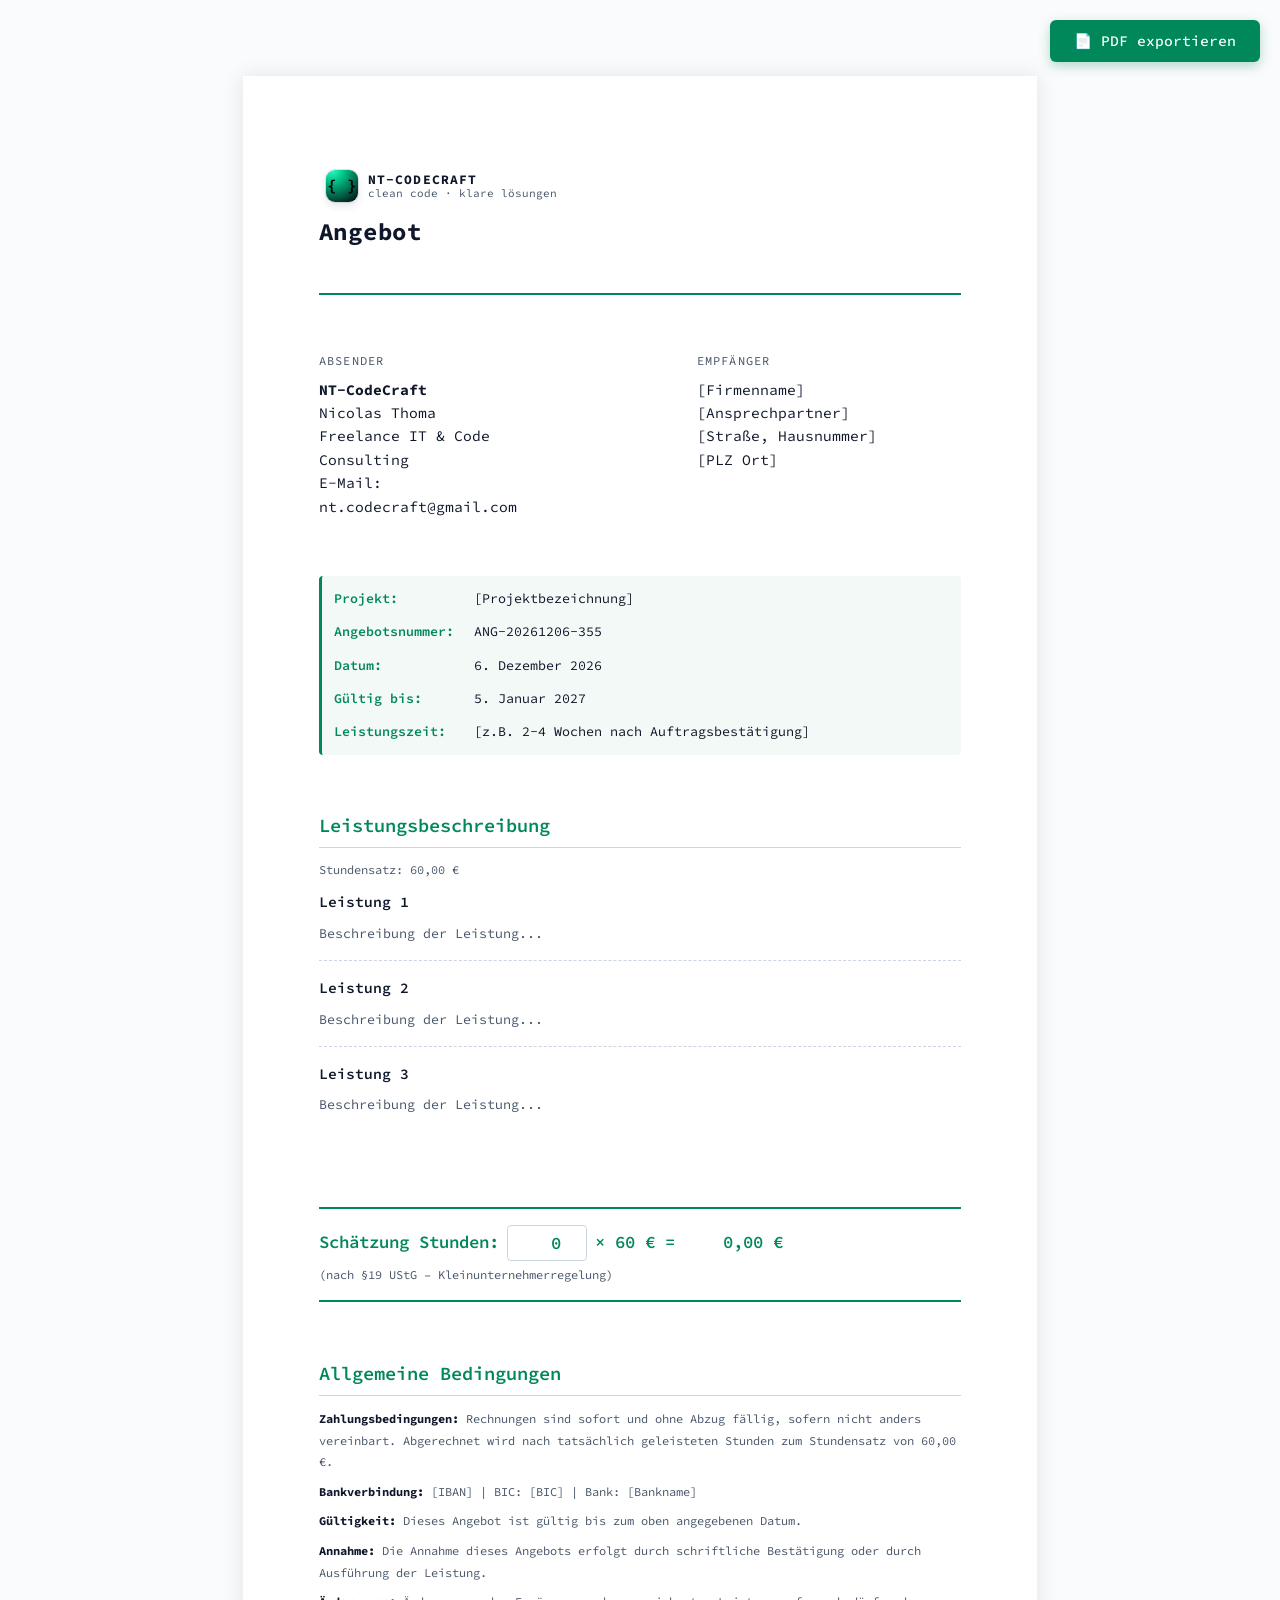
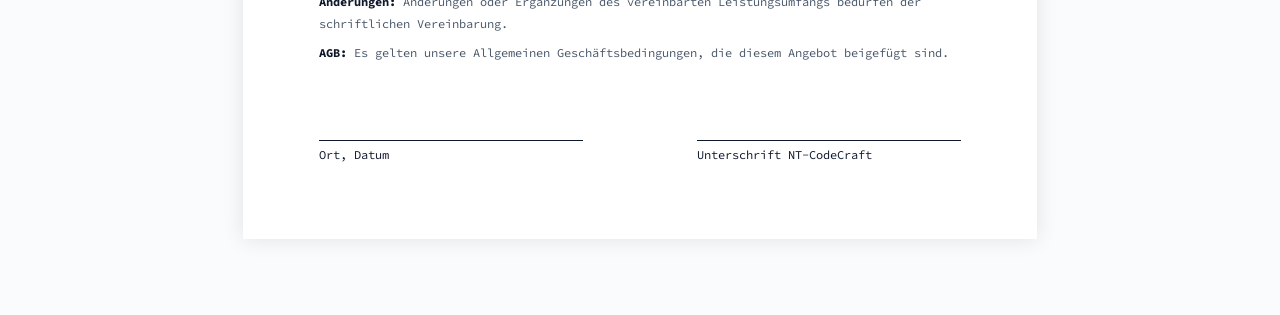
==== angebot.html @ cd4dbea5 "Add files via upload" ====
<!DOCTYPE html>
<html lang="de">
<head>
  <meta charset="UTF-8" />
  <title>Angebot – NT-CodeCraft</title>
  <meta name="viewport" content="width=device-width, initial-scale=1" />
  <!-- Programmierer-Schriftart -->
  <link href="https://fonts.googleapis.com/css2?family=Source+Code+Pro:wght@300;400;500;600&display=swap" rel="stylesheet">

  <style>
    :root {
      --bg: #fafbfc;
      --bg-alt: #ffffff;
      --accent: #00875a;
      --accent-soft: rgba(0, 135, 90, 0.15);
      --text: #0f172a;
      --muted: #475569;
      --border: #cbd5e1;
    }

    * {
      box-sizing: border-box;
      margin: 0;
      padding: 0;
    }

    @page {
      size: A4;
      margin: 2cm;
    }

    html, body {
      background: var(--bg);
      color: var(--text);
      font-family: "Source Code Pro", SFMono-Regular, Menlo, Monaco, Consolas, "Liberation Mono", "Courier New", monospace;
      line-height: 1.6;
    }

    body {
      max-width: 21cm;
      margin: 0 auto;
      padding: 2cm;
      background: white;
    }

    /* Header */
    .angebot-header {
      margin-bottom: 1.5cm;
      margin-top: 0;
      padding-top: 0.5cm;
      padding-bottom: 1cm;
      border-bottom: 2px solid var(--accent);
    }

    .angebot-header .logo {
      display: inline-flex;
      align-items: center;
      gap: 10px;
      margin-bottom: 16px;
      padding-left: 0.2cm;
    }

    .logo-mark {
      width: 32px;
      height: 32px;
      border-radius: 9px;
      background: radial-gradient(circle at 20% 0, #22ffc0, #00b07b 36%, #020308 100%);
      display: flex;
      align-items: center;
      justify-content: center;
      font-weight: 700;
      font-size: 16px;
      color: #020308;
      box-shadow: 0 0 0 1px rgba(0, 0, 0, 0.1), 0 4px 8px rgba(0, 0, 0, 0.1);
    }

    .logo-text {
      display: flex;
      flex-direction: column;
      font-size: 13px;
      line-height: 1.2;
    }

    .logo-text strong {
      letter-spacing: 0.08em;
      text-transform: uppercase;
      color: var(--text);
    }

    .logo-text span {
      color: var(--muted);
      font-size: 11px;
    }

    .angebot-title {
      font-size: 24px;
      line-height: 1.2;
      margin-bottom: 8px;
      letter-spacing: 0.03em;
      color: var(--text);
    }

    .angebot-title span {
      color: var(--accent);
    }

    /* Absender/Empfänger */
    .address-block {
      display: grid;
      grid-template-columns: 1fr 1fr;
      gap: 3cm;
      margin-bottom: 1.5cm;
      font-size: 11pt;
    }

    .address-box {
      display: flex;
      flex-direction: column;
      gap: 4px;
    }

    .address-label {
      font-size: 9pt;
      color: var(--muted);
      text-transform: uppercase;
      letter-spacing: 0.1em;
      margin-bottom: 4px;
    }

    .address-content {
      line-height: 1.6;
    }

    /* Metadaten */
    .meta-info {
      display: grid;
      grid-template-columns: auto 1fr;
      gap: 12px 20px;
      margin-bottom: 1.5cm;
      font-size: 10pt;
      padding: 12px;
      background: rgba(0, 135, 90, 0.05);
      border-left: 3px solid var(--accent);
      border-radius: 4px;
    }

    .meta-label {
      font-weight: 600;
      color: var(--accent);
    }

    .meta-value {
      color: var(--text);
    }

    /* Leistungen */
    .leistungen-section {
      margin-bottom: 1.5cm;
    }

    .section-title {
      font-size: 14pt;
      font-weight: 600;
      color: var(--accent);
      margin-bottom: 12px;
      padding-bottom: 6px;
      border-bottom: 1px solid var(--border);
    }

    .leistung-item {
      margin-bottom: 16px;
      padding-bottom: 16px;
      border-bottom: 1px dashed var(--border);
    }

    .leistung-item:last-child {
      border-bottom: none;
    }

    .leistung-header {
      display: flex;
      justify-content: space-between;
      align-items: center;
      margin-bottom: 8px;
      gap: 20px;
    }

    .leistung-name {
      font-weight: 600;
      font-size: 11pt;
      color: var(--text);
      flex: 1;
    }

    .leistung-stunden {
      display: flex;
      align-items: center;
      gap: 8px;
      white-space: nowrap;
    }

    .leistung-stunden input {
      width: 60px;
      padding: 4px 8px;
      border: 1px solid var(--border);
      border-radius: 4px;
      font-family: inherit;
      font-size: 10pt;
      text-align: right;
    }

    .leistung-stunden input:focus {
      outline: none;
      border-color: var(--accent);
    }

    .stundensatz {
      font-size: 9pt;
      color: var(--muted);
    }

    .leistung-preis {
      font-weight: 600;
      font-size: 11pt;
      color: var(--accent);
      white-space: nowrap;
      min-width: 80px;
      text-align: right;
    }

    .leistung-beschreibung {
      font-size: 10pt;
      color: var(--muted);
      line-height: 1.6;
      margin-top: 4px;
    }


    /* Summen */
    .summen-section {
      margin-top: 1.5cm;
      margin-bottom: 1.5cm;
    }

    .gesamt-schaetzung {
      padding: 16px 0;
      border-top: 2px solid var(--accent);
      border-bottom: 2px solid var(--accent);
    }

    .gesamt-schaetzung-row {
      display: flex;
      align-items: center;
      gap: 8px;
      font-size: 13pt;
      font-weight: 600;
      color: var(--accent);
      margin-bottom: 4px;
    }

    .gesamt-stunden-input {
      width: 80px;
      padding: 6px 10px;
      border: 1px solid var(--border);
      border-radius: 4px;
      font-family: inherit;
      font-size: 13pt;
      font-weight: 600;
      text-align: right;
      color: var(--accent);
    }

    .gesamt-stunden-input:focus {
      outline: none;
      border-color: var(--accent);
    }

    .gesamt-betrag {
      font-weight: 600;
      color: var(--accent);
      min-width: 100px;
      text-align: right;
    }

    .ust-hinweis {
      font-size: 9pt;
      color: var(--muted);
      margin-top: 4px;
    }

    /* Bedingungen */
    .bedingungen-section {
      margin-top: 1.5cm;
      margin-bottom: 1cm;
    }

    .bedingungen-list {
      font-size: 9pt;
      color: var(--muted);
      line-height: 1.8;
    }

    .bedingungen-list p {
      margin-bottom: 8px;
    }

    .bedingungen-list strong {
      color: var(--text);
    }

    /* Unterschrift */
    .unterschrift-section {
      margin-top: 2cm;
      display: grid;
      grid-template-columns: 1fr 1fr;
      gap: 3cm;
    }

    .unterschrift-box {
      display: flex;
      flex-direction: column;
      gap: 40px;
    }

    .unterschrift-line {
      border-top: 1px solid var(--text);
      padding-top: 4px;
      font-size: 9pt;
    }

    /* Print optimizations */
    @media print {
      html, body {
        background: white !important;
        color: #0f172a !important;
      }

      body {
        padding: 0;
        padding-top: 0.5cm;
        background: white !important;
      }

      .angebot-header {
        margin-top: 0;
        padding-top: 0.5cm;
        page-break-after: avoid;
        page-break-inside: avoid;
      }

      .address-block {
        page-break-inside: avoid;
      }

      .page-two-content {
        page-break-before: always;
        display: flex;
        flex-direction: column;
        min-height: calc(100vh - 2.5cm);
        justify-content: flex-end;
        padding-bottom: 0;
      }

      .summen-section {
        page-break-inside: avoid;
        margin-top: auto;
        margin-bottom: 0;
      }

      .bedingungen-section {
        page-break-inside: avoid;
        margin-top: 1.5cm;
        margin-bottom: 0.5cm;
      }

      .unterschrift-section {
        page-break-inside: avoid;
        margin-top: 1.5cm;
        margin-bottom: 0;
      }

      .leistung-stunden input {
        border: none;
        border-bottom: 1px solid var(--text);
        background: transparent;
        padding: 0;
        width: auto;
        min-width: 40px;
      }

      .stundensatz {
        display: inline;
      }

      .gesamt-stunden-input {
        border: none;
        border-bottom: 2px solid var(--accent);
        background: transparent;
        padding: 0;
        width: auto;
        min-width: 60px;
        font-weight: 600;
        color: var(--accent);
      }
    }

    /* PDF Export Button */
    .pdf-export-btn {
      position: fixed;
      top: 20px;
      right: 20px;
      background: var(--accent);
      color: white;
      border: none;
      padding: 12px 24px;
      border-radius: 6px;
      font-family: inherit;
      font-size: 11pt;
      font-weight: 500;
      cursor: pointer;
      box-shadow: 0 4px 12px rgba(0, 135, 90, 0.3);
      z-index: 1000;
      transition: all 0.2s;
    }

    .pdf-export-btn:hover {
      background: #007a4f;
      box-shadow: 0 6px 16px rgba(0, 135, 90, 0.4);
      transform: translateY(-1px);
    }

    .pdf-export-btn:active {
      transform: translateY(0);
    }

    .pdf-export-btn:disabled {
      background: var(--muted);
      cursor: not-allowed;
      opacity: 0.6;
    }

    /* Screen view */
    @media screen {
      body {
        box-shadow: 0 0 20px rgba(0, 0, 0, 0.1);
        margin: 2cm auto;
      }

      .page-two-content {
        display: block;
        margin-top: 2cm;
      }
    }

    @media print {
      .pdf-export-btn {
        display: none;
      }
    }
  </style>
</head>
<body>

  <!-- PDF Export Button -->
  <button class="pdf-export-btn" onclick="exportToPDF()">📄 PDF exportieren</button>

  <!-- HEADER -->
  <div class="angebot-header">
    <div class="logo">
      <div class="logo-mark">{ }</div>
      <div class="logo-text">
        <strong>NT-CODECRAFT</strong>
        <span>clean code · klare lösungen</span>
      </div>
    </div>
    <h1 class="angebot-title">Angebot</h1>
  </div>

  <!-- ABSENDER/EMPFÄNGER -->
  <div class="address-block">
    <div class="address-box">
      <div class="address-label">Absender</div>
      <div class="address-content">
        <strong>NT-CodeCraft</strong><br>
        Nicolas Thoma<br>
        Freelance IT & Code Consulting<br>
        E-Mail: nt.codecraft@gmail.com
      </div>
    </div>
    <div class="address-box">
      <div class="address-label">Empfänger</div>
      <div class="address-content" contenteditable="true">
        [Firmenname]<br>
        [Ansprechpartner]<br>
        [Straße, Hausnummer]<br>
        [PLZ Ort]
      </div>
    </div>
  </div>

  <!-- METADATEN -->
  <div class="meta-info">
    <div class="meta-label">Projekt:</div>
    <div class="meta-value" contenteditable="true">[Projektbezeichnung]</div>
    
    <div class="meta-label">Angebotsnummer:</div>
    <div class="meta-value" contenteditable="true">ANG-<span id="angebotNumber"></span></div>
    
    <div class="meta-label">Datum:</div>
    <div class="meta-value" id="angebotDate"></div>
    
    <div class="meta-label">Gültig bis:</div>
    <div class="meta-value" contenteditable="true" id="gueltigBis"></div>
    
    <div class="meta-label">Leistungszeit:</div>
    <div class="meta-value" contenteditable="true">[z.B. 2-4 Wochen nach Auftragsbestätigung]</div>
  </div>

  <!-- LEISTUNGEN -->
  <div class="leistungen-section">
    <h2 class="section-title">Leistungsbeschreibung</h2>
    <p style="font-size: 9pt; color: var(--muted); margin-bottom: 12px;">Stundensatz: 60,00 €</p>
    
    <!-- VORLAGE ZUM HINZUFÜGEN EINER LEISTUNG (einfach kopieren und einfügen):
    <div class="leistung-item">
      <div class="leistung-header">
        <div class="leistung-name" contenteditable="true">Leistung X</div>
      </div>
      <div class="leistung-beschreibung" contenteditable="true">
        Beschreibung der Leistung...
      </div>
    </div>
    -->
    
    <div class="leistung-item">
      <div class="leistung-header">
        <div class="leistung-name" contenteditable="true">Leistung 1</div>
      </div>
      <div class="leistung-beschreibung" contenteditable="true">
        Beschreibung der Leistung...
      </div>
    </div>

    <div class="leistung-item">
      <div class="leistung-header">
        <div class="leistung-name" contenteditable="true">Leistung 2</div>
      </div>
      <div class="leistung-beschreibung" contenteditable="true">
        Beschreibung der Leistung...
      </div>
    </div>

    <div class="leistung-item">
      <div class="leistung-header">
        <div class="leistung-name" contenteditable="true">Leistung 3</div>
      </div>
      <div class="leistung-beschreibung" contenteditable="true">
        Beschreibung der Leistung...
      </div>
    </div>
    
    <!-- HINWEIS: Um eine Leistung hinzuzufügen, kopiere die Vorlage oben (Zeile 480-489) und füge sie hier ein.
         Um eine Leistung zu entfernen, lösche den kompletten <div class="leistung-item">...</div> Block.
    -->
  </div>

  <!-- ZWEITE SEITE: SUMMEN, BEDINGUNGEN, UNTERSCHRIFT -->
  <div class="page-two-content">
  <!-- SUMMEN -->
  <div class="summen-section">
    <div class="gesamt-schaetzung">
      <div class="gesamt-schaetzung-row">
        <span>Schätzung Stunden:</span>
        <input type="number" min="0" step="0.5" value="0" class="gesamt-stunden-input" placeholder="0">
        <span>× 60 € =</span>
        <span class="gesamt-betrag" id="gesamtbetrag">0,00 €</span>
      </div>
      <div class="ust-hinweis">(nach §19 UStG – Kleinunternehmerregelung)</div>
    </div>
  </div>

  <!-- BEDINGUNGEN -->
  <div class="bedingungen-section">
    <h2 class="section-title">Allgemeine Bedingungen</h2>
    <div class="bedingungen-list">
      <p>
        <strong>Zahlungsbedingungen:</strong> Rechnungen sind sofort und ohne Abzug fällig, sofern nicht anders vereinbart. Abgerechnet wird nach tatsächlich geleisteten Stunden zum Stundensatz von 60,00 €.
      </p>
      <p>
        <strong>Bankverbindung:</strong> <span contenteditable="true">[IBAN]</span> | BIC: <span contenteditable="true">[BIC]</span> | Bank: <span contenteditable="true">[Bankname]</span>
      </p>
      <p>
        <strong>Gültigkeit:</strong> Dieses Angebot ist gültig bis zum oben angegebenen Datum.
      </p>
      <p>
        <strong>Annahme:</strong> Die Annahme dieses Angebots erfolgt durch schriftliche Bestätigung oder durch Ausführung der Leistung.
      </p>
      <p>
        <strong>Änderungen:</strong> Änderungen oder Ergänzungen des vereinbarten Leistungsumfangs bedürfen der schriftlichen Vereinbarung.
      </p>
      <p>
        <strong>AGB:</strong> Es gelten unsere Allgemeinen Geschäftsbedingungen, die diesem Angebot beigefügt sind.
      </p>
    </div>
  </div>

  <!-- UNTERSCHRIFT -->
  <div class="unterschrift-section">
    <div class="unterschrift-box">
      <div class="unterschrift-line">
        Ort, Datum
      </div>
    </div>
    <div class="unterschrift-box">
      <div class="unterschrift-line">
        Unterschrift NT-CodeCraft
      </div>
    </div>
  </div>
  </div>

  <script>
    // Aktuelles Datum setzen
    const today = new Date();
    const options = { year: 'numeric', month: 'long', day: 'numeric' };
    document.getElementById('angebotDate').textContent = today.toLocaleDateString('de-DE', options);
    
    // Gültigkeitsdatum (30 Tage später)
    const gueltigBis = new Date(today);
    gueltigBis.setDate(gueltigBis.getDate() + 30);
    document.getElementById('gueltigBis').textContent = gueltigBis.toLocaleDateString('de-DE', options);
    
    // Angebotsnummer generieren (Jahr + Monat + Tag + Zufall)
    const year = today.getFullYear();
    const month = String(today.getMonth() + 1).padStart(2, '0');
    const day = String(today.getDate()).padStart(2, '0');
    const random = Math.floor(Math.random() * 1000).toString().padStart(3, '0');
    document.getElementById('angebotNumber').textContent = `${year}${month}${day}-${random}`;
    
    // Stundensatz
    const STUNDENSATZ = 60;
    
    // Gesamtsumme berechnen
    function updateGesamtbetrag() {
      const gesamtStundenInput = document.querySelector('.gesamt-stunden-input');
      const gesamtBetrag = document.getElementById('gesamtbetrag');
      
      if (gesamtStundenInput && gesamtBetrag) {
        const stunden = parseFloat(gesamtStundenInput.value) || 0;
        const preis = stunden * STUNDENSATZ;
        gesamtBetrag.textContent = preis.toFixed(2).replace('.', ',') + ' €';
      }
    }
    
    // Event Listener für Gesamt-Stundenänderungen
    const gesamtStundenInput = document.querySelector('.gesamt-stunden-input');
    if (gesamtStundenInput) {
      gesamtStundenInput.addEventListener('input', updateGesamtbetrag);
      gesamtStundenInput.addEventListener('change', updateGesamtbetrag);
    }
    
    // Initiale Berechnung
    updateGesamtbetrag();

    // PDF Export Funktion über Flask-API
    function exportToPDF() {
      const btn = document.querySelector('.pdf-export-btn');
      btn.disabled = true;
      btn.textContent = '⏳ PDF wird erstellt...';

      // HTML-Inhalt speichern (für PDF-Generierung)
      const htmlContent = document.documentElement.outerHTML;
      
      // API aufrufen
      fetch('/api/save-html', {
        method: 'POST',
        headers: {
          'Content-Type': 'application/json',
        },
        body: JSON.stringify({
          type: 'angebot',
          content: htmlContent
        })
      })
      .then(() => {
        // PDF generieren
        return fetch('/api/generate-pdf', {
          method: 'POST',
          headers: {
            'Content-Type': 'application/json',
          },
          body: JSON.stringify({
            type: 'angebot'
          })
        });
      })
      .then(response => {
        if (!response.ok) {
          return response.json().then(err => {
            throw new Error(err.error || 'Fehler beim Generieren des PDFs');
          });
        }
        return response.blob();
      })
      .then(blob => {
        // PDF herunterladen
        const url = window.URL.createObjectURL(blob);
        const a = document.createElement('a');
        a.href = url;
        a.download = `Angebot-NT-CodeCraft-${new Date().toISOString().split('T')[0]}.pdf`;
        document.body.appendChild(a);
        a.click();
        window.URL.revokeObjectURL(url);
        document.body.removeChild(a);
        
        btn.disabled = false;
        btn.textContent = '📄 PDF exportieren';
        console.log('PDF erfolgreich erstellt und heruntergeladen');
      })
      .catch(error => {
        console.error('Fehler beim PDF-Export:', error);
        btn.disabled = false;
        btn.textContent = '📄 PDF exportieren';
        alert('Fehler beim Erstellen des PDFs: ' + error.message);
      });
    }
  </script>

</body>
</html>
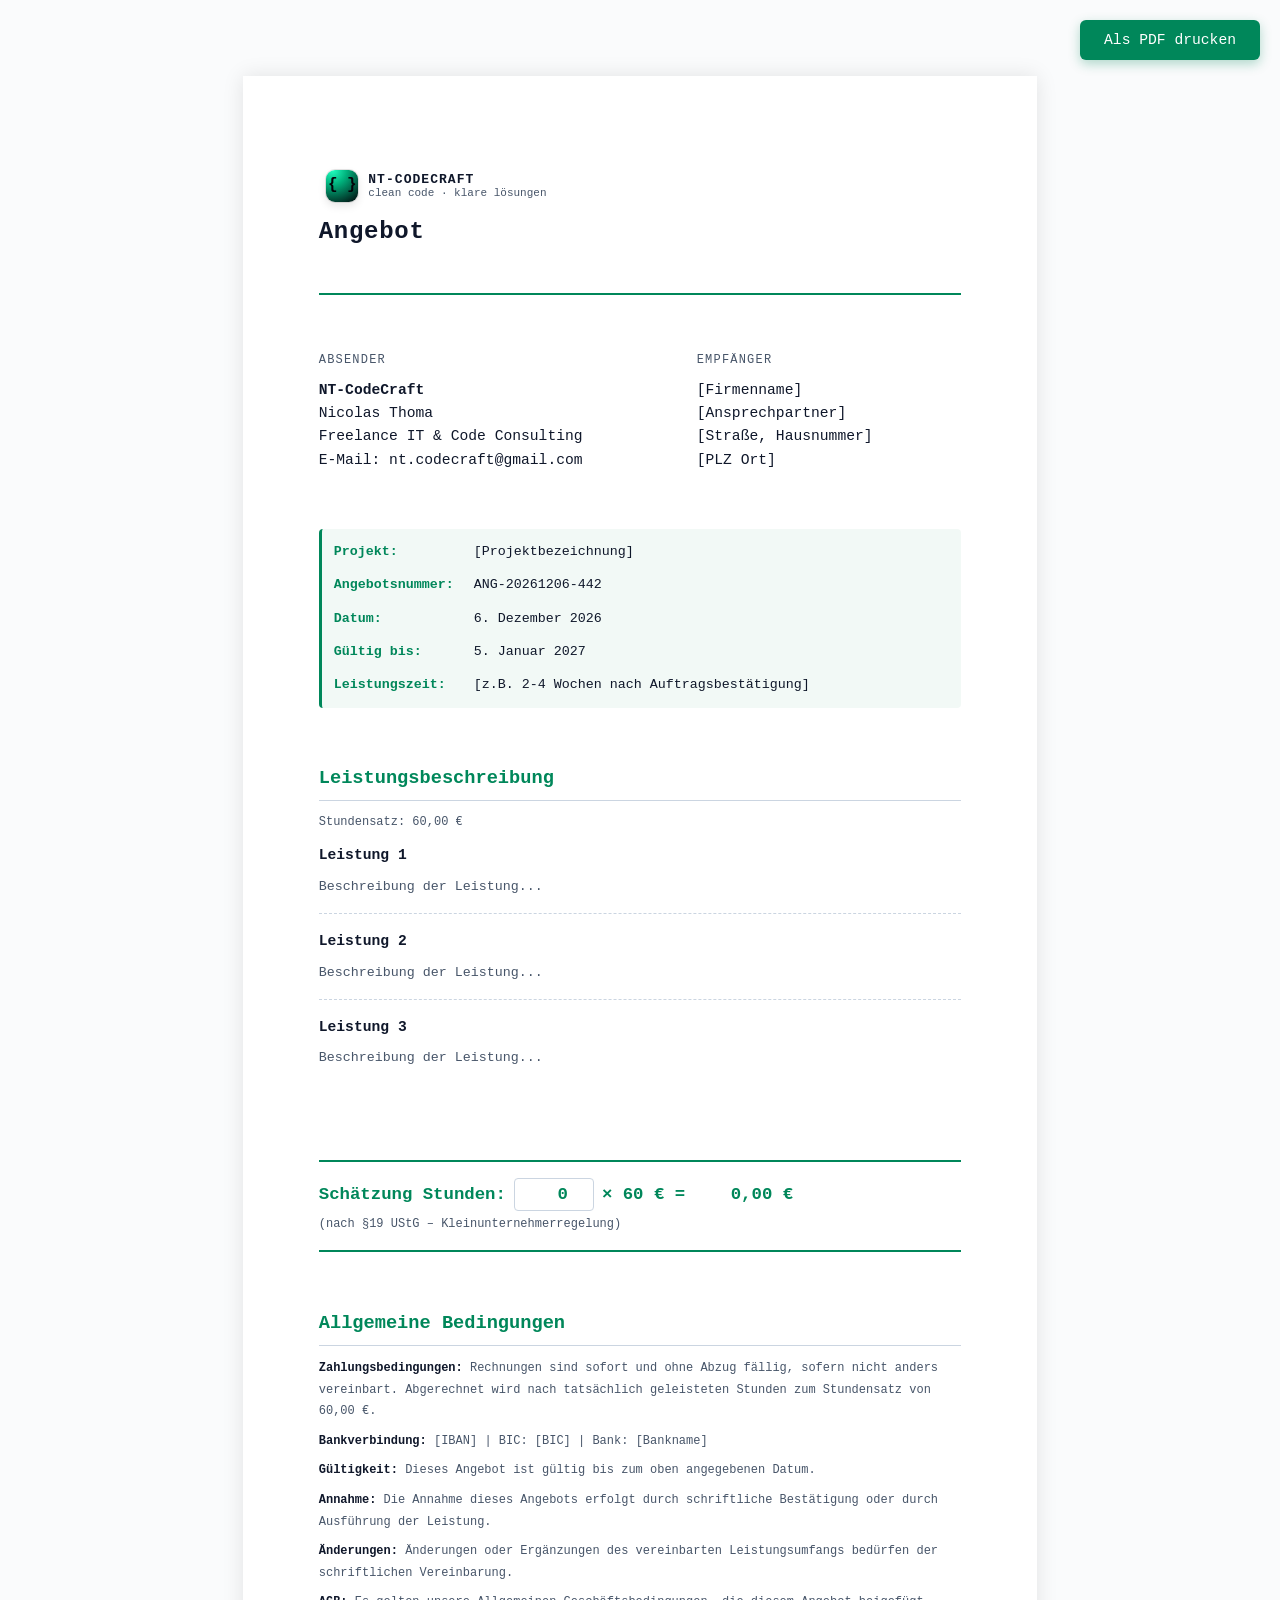
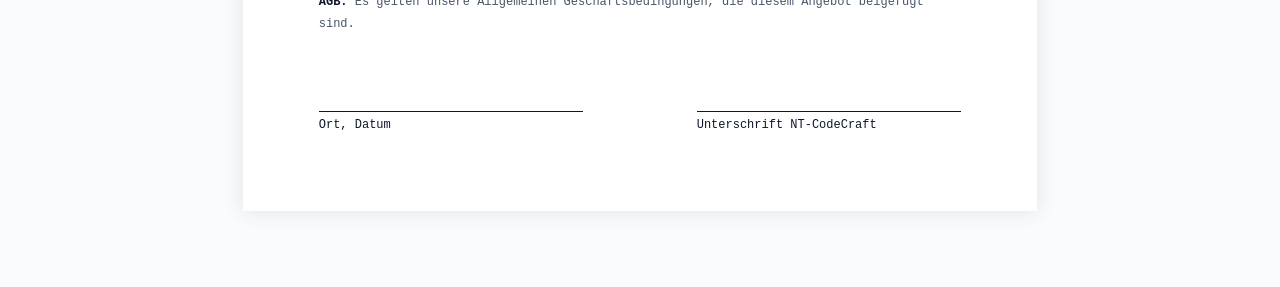
==== commit 0bb82bf1: "Harte Sicherheits- und Datenschutzfixes für die Website - Google Fonts entfernt (keine Third-Party-R" ====
--- a/angebot.html
+++ b/angebot.html
@@ -4,8 +4,9 @@
   <meta charset="UTF-8" />
   <title>Angebot – NT-CodeCraft</title>
   <meta name="viewport" content="width=device-width, initial-scale=1" />
-  <!-- Programmierer-Schriftart -->
-  <link href="https://fonts.googleapis.com/css2?family=Source+Code+Pro:wght@300;400;500;600&display=swap" rel="stylesheet">
+  <meta name="robots" content="noindex, nofollow" />
+  <meta name="referrer" content="no-referrer" />
+  <meta http-equiv="Content-Security-Policy" content="default-src 'self'; base-uri 'self'; form-action 'self'; object-src 'none'; img-src 'self' data:; style-src 'self' 'unsafe-inline'; script-src 'self' 'unsafe-inline'; font-src 'self'; connect-src 'none'; upgrade-insecure-requests" />
 
   <style>
     :root {
@@ -462,7 +463,7 @@
 <body>
 
   <!-- PDF Export Button -->
-  <button class="pdf-export-btn" onclick="exportToPDF()">📄 PDF exportieren</button>
+  <button class="pdf-export-btn" onclick="exportToPDF()">Als PDF drucken</button>
 
   <!-- HEADER -->
   <div class="angebot-header">
@@ -662,67 +663,9 @@
     // Initiale Berechnung
     updateGesamtbetrag();
 
-    // PDF Export Funktion über Flask-API
+    // PDF-Export lokal über Browser-Druckdialog (kein Server-Upload von Angebotsdaten)
     function exportToPDF() {
-      const btn = document.querySelector('.pdf-export-btn');
-      btn.disabled = true;
-      btn.textContent = '⏳ PDF wird erstellt...';
-
-      // HTML-Inhalt speichern (für PDF-Generierung)
-      const htmlContent = document.documentElement.outerHTML;
-      
-      // API aufrufen
-      fetch('/api/save-html', {
-        method: 'POST',
-        headers: {
-          'Content-Type': 'application/json',
-        },
-        body: JSON.stringify({
-          type: 'angebot',
-          content: htmlContent
-        })
-      })
-      .then(() => {
-        // PDF generieren
-        return fetch('/api/generate-pdf', {
-          method: 'POST',
-          headers: {
-            'Content-Type': 'application/json',
-          },
-          body: JSON.stringify({
-            type: 'angebot'
-          })
-        });
-      })
-      .then(response => {
-        if (!response.ok) {
-          return response.json().then(err => {
-            throw new Error(err.error || 'Fehler beim Generieren des PDFs');
-          });
-        }
-        return response.blob();
-      })
-      .then(blob => {
-        // PDF herunterladen
-        const url = window.URL.createObjectURL(blob);
-        const a = document.createElement('a');
-        a.href = url;
-        a.download = `Angebot-NT-CodeCraft-${new Date().toISOString().split('T')[0]}.pdf`;
-        document.body.appendChild(a);
-        a.click();
-        window.URL.revokeObjectURL(url);
-        document.body.removeChild(a);
-        
-        btn.disabled = false;
-        btn.textContent = '📄 PDF exportieren';
-        console.log('PDF erfolgreich erstellt und heruntergeladen');
-      })
-      .catch(error => {
-        console.error('Fehler beim PDF-Export:', error);
-        btn.disabled = false;
-        btn.textContent = '📄 PDF exportieren';
-        alert('Fehler beim Erstellen des PDFs: ' + error.message);
-      });
+      window.print();
     }
   </script>
 
